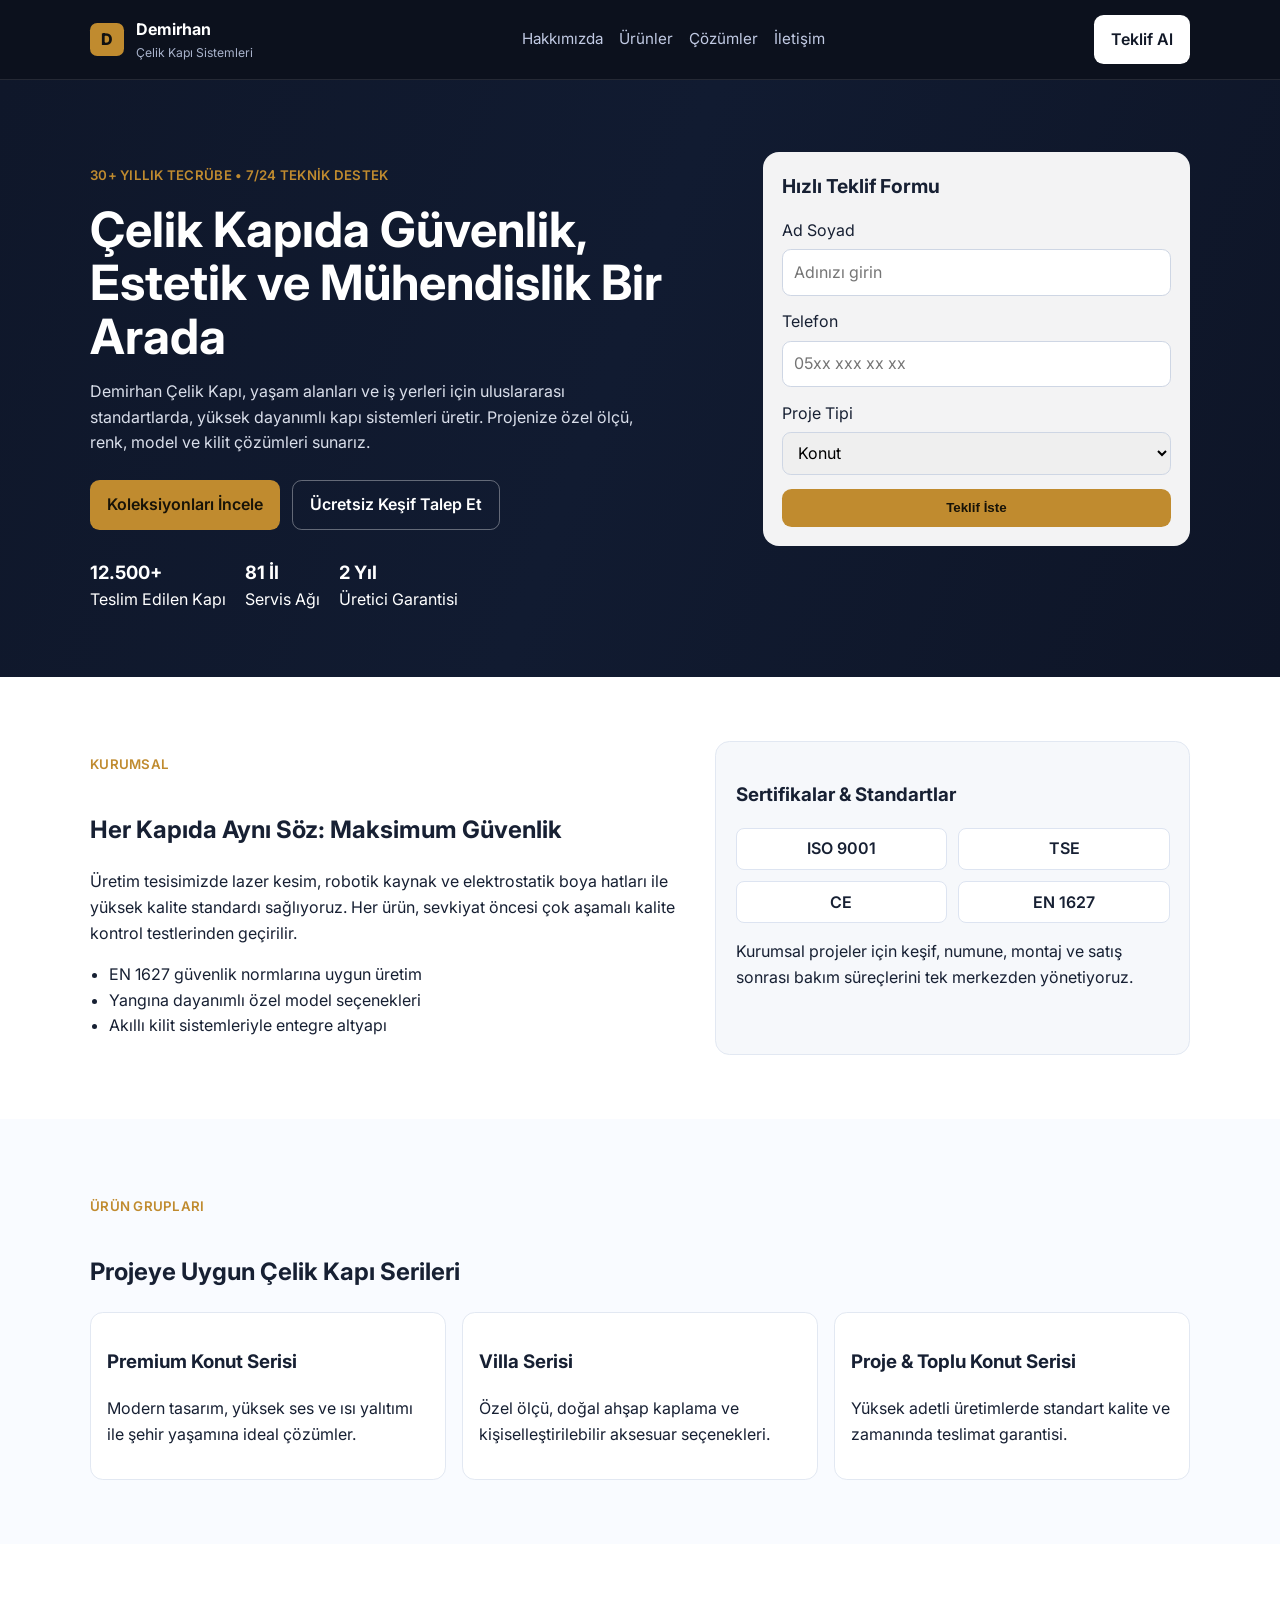
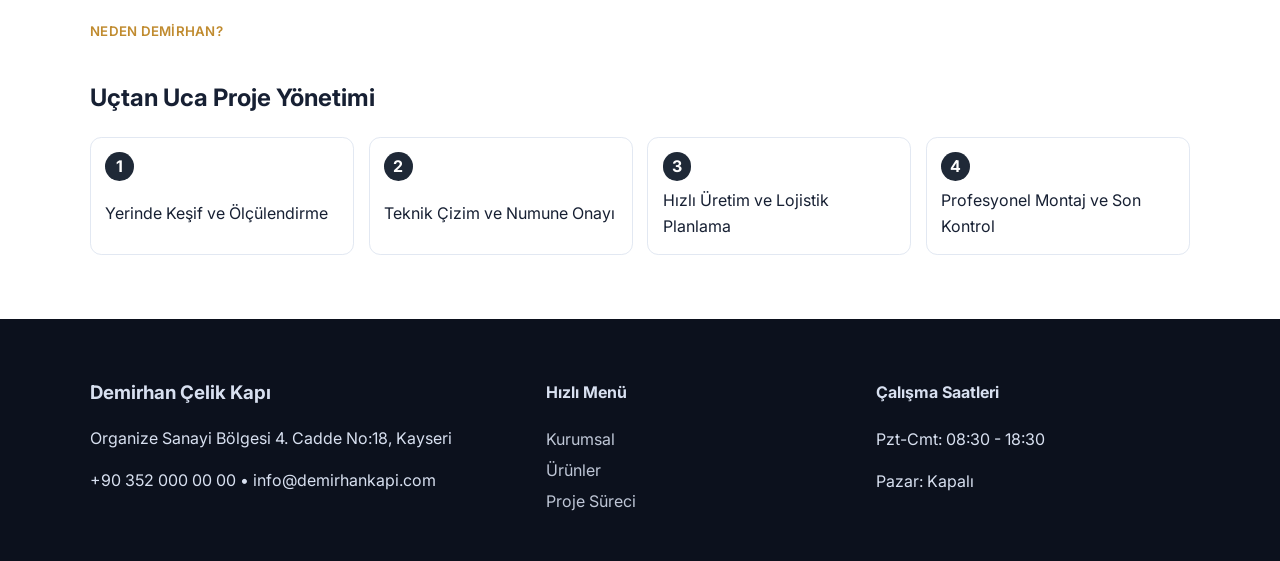
==== index.html @ abd35664 "Çelik kapı sektörü için kurumsal landing sayfası tasarla" ====
<!DOCTYPE html>
<html lang="tr">
  <head>
    <meta charset="UTF-8" />
    <meta name="viewport" content="width=device-width, initial-scale=1.0" />
    <title>Demirhan Çelik Kapı | Güvenliğin Yeni Standardı</title>
    <meta
      name="description"
      content="Demirhan Çelik Kapı, konut ve ticari projeler için yüksek güvenlikli, estetik ve dayanıklı çelik kapı çözümleri sunar."
    />
    <link rel="preconnect" href="https://fonts.googleapis.com" />
    <link rel="preconnect" href="https://fonts.gstatic.com" crossorigin />
    <link
      href="https://fonts.googleapis.com/css2?family=Inter:wght@400;500;600;700;800&display=swap"
      rel="stylesheet"
    />
    <link rel="stylesheet" href="styles.css" />
  </head>
  <body>
    <header class="topbar">
      <div class="container topbar-inner">
        <a href="#" class="logo">
          <span class="logo-mark">D</span>
          <span>
            <strong>Demirhan</strong>
            <small>Çelik Kapı Sistemleri</small>
          </span>
        </a>
        <nav class="nav-links">
          <a href="#hakkimizda">Hakkımızda</a>
          <a href="#urunler">Ürünler</a>
          <a href="#cozumler">Çözümler</a>
          <a href="#iletisim">İletişim</a>
        </nav>
        <a href="#iletisim" class="btn btn-light">Teklif Al</a>
      </div>
    </header>

    <main>
      <section class="hero">
        <div class="container hero-grid">
          <div>
            <p class="tag">30+ Yıllık Tecrübe • 7/24 Teknik Destek</p>
            <h1>Çelik Kapıda Güvenlik, Estetik ve Mühendislik Bir Arada</h1>
            <p class="hero-text">
              Demirhan Çelik Kapı, yaşam alanları ve iş yerleri için uluslararası standartlarda,
              yüksek dayanımlı kapı sistemleri üretir. Projenize özel ölçü, renk, model ve kilit
              çözümleri sunarız.
            </p>
            <div class="hero-cta">
              <a href="#urunler" class="btn btn-primary">Koleksiyonları İncele</a>
              <a href="#iletisim" class="btn btn-outline">Ücretsiz Keşif Talep Et</a>
            </div>
            <ul class="kpi-list">
              <li><strong>12.500+</strong> Teslim Edilen Kapı</li>
              <li><strong>81 İl</strong> Servis Ağı</li>
              <li><strong>2 Yıl</strong> Üretici Garantisi</li>
            </ul>
          </div>
          <aside class="hero-card">
            <h2>Hızlı Teklif Formu</h2>
            <form>
              <label>
                Ad Soyad
                <input type="text" placeholder="Adınızı girin" />
              </label>
              <label>
                Telefon
                <input type="tel" placeholder="05xx xxx xx xx" />
              </label>
              <label>
                Proje Tipi
                <select>
                  <option>Konut</option>
                  <option>Villa</option>
                  <option>Site / Rezidans</option>
                  <option>Ticari Bina</option>
                </select>
              </label>
              <button type="button" class="btn btn-primary full">Teklif İste</button>
            </form>
          </aside>
        </div>
      </section>

      <section id="hakkimizda" class="section">
        <div class="container split">
          <div>
            <p class="section-label">Kurumsal</p>
            <h2>Her Kapıda Aynı Söz: Maksimum Güvenlik</h2>
            <p>
              Üretim tesisimizde lazer kesim, robotik kaynak ve elektrostatik boya hatları ile
              yüksek kalite standardı sağlıyoruz. Her ürün, sevkiyat öncesi çok aşamalı kalite
              kontrol testlerinden geçirilir.
            </p>
            <ul class="feature-list">
              <li>EN 1627 güvenlik normlarına uygun üretim</li>
              <li>Yangına dayanımlı özel model seçenekleri</li>
              <li>Akıllı kilit sistemleriyle entegre altyapı</li>
            </ul>
          </div>
          <div class="info-panel">
            <h3>Sertifikalar & Standartlar</h3>
            <div class="badge-grid">
              <span>ISO 9001</span>
              <span>TSE</span>
              <span>CE</span>
              <span>EN 1627</span>
            </div>
            <p>
              Kurumsal projeler için keşif, numune, montaj ve satış sonrası bakım süreçlerini tek
              merkezden yönetiyoruz.
            </p>
          </div>
        </div>
      </section>

      <section id="urunler" class="section section-dark">
        <div class="container">
          <p class="section-label">Ürün Grupları</p>
          <h2>Projeye Uygun Çelik Kapı Serileri</h2>
          <div class="cards">
            <article class="card">
              <h3>Premium Konut Serisi</h3>
              <p>Modern tasarım, yüksek ses ve ısı yalıtımı ile şehir yaşamına ideal çözümler.</p>
            </article>
            <article class="card">
              <h3>Villa Serisi</h3>
              <p>Özel ölçü, doğal ahşap kaplama ve kişiselleştirilebilir aksesuar seçenekleri.</p>
            </article>
            <article class="card">
              <h3>Proje & Toplu Konut Serisi</h3>
              <p>Yüksek adetli üretimlerde standart kalite ve zamanında teslimat garantisi.</p>
            </article>
          </div>
        </div>
      </section>

      <section id="cozumler" class="section">
        <div class="container">
          <p class="section-label">Neden Demirhan?</p>
          <h2>Uçtan Uca Proje Yönetimi</h2>
          <div class="timeline">
            <div><strong>1</strong><span>Yerinde Keşif ve Ölçülendirme</span></div>
            <div><strong>2</strong><span>Teknik Çizim ve Numune Onayı</span></div>
            <div><strong>3</strong><span>Hızlı Üretim ve Lojistik Planlama</span></div>
            <div><strong>4</strong><span>Profesyonel Montaj ve Son Kontrol</span></div>
          </div>
        </div>
      </section>
    </main>

    <footer id="iletisim" class="footer">
      <div class="container footer-grid">
        <div>
          <h3>Demirhan Çelik Kapı</h3>
          <p>Organize Sanayi Bölgesi 4. Cadde No:18, Kayseri</p>
          <p>+90 352 000 00 00 • info@demirhankapi.com</p>
        </div>
        <div>
          <h4>Hızlı Menü</h4>
          <a href="#hakkimizda">Kurumsal</a>
          <a href="#urunler">Ürünler</a>
          <a href="#cozumler">Proje Süreci</a>
        </div>
        <div>
          <h4>Çalışma Saatleri</h4>
          <p>Pzt-Cmt: 08:30 - 18:30</p>
          <p>Pazar: Kapalı</p>
        </div>
      </div>
    </footer>
  </body>
</html>
---- styles.css ----
:root {
  --bg: #0c111d;
  --bg-soft: #131a2a;
  --surface: #ffffff;
  --surface-2: #f6f8fb;
  --text: #172033;
  --text-light: #d9deea;
  --brand: #c08b2f;
  --brand-deep: #9d6f20;
  --line: #e2e8f2;
}

* {
  box-sizing: border-box;
}

body {
  margin: 0;
  font-family: "Inter", system-ui, -apple-system, Segoe UI, Roboto, sans-serif;
  color: var(--text);
  background: var(--surface);
  line-height: 1.6;
}

.container {
  width: min(1100px, 92vw);
  margin: 0 auto;
}

.topbar {
  background: var(--bg);
  border-bottom: 1px solid rgba(255, 255, 255, 0.1);
  position: sticky;
  top: 0;
  z-index: 20;
}

.topbar-inner {
  display: flex;
  align-items: center;
  justify-content: space-between;
  padding: 0.95rem 0;
  gap: 1rem;
}

.logo {
  display: inline-flex;
  align-items: center;
  gap: 0.75rem;
  color: #fff;
  text-decoration: none;
}

.logo-mark {
  width: 2.1rem;
  height: 2.1rem;
  border-radius: 0.45rem;
  background: var(--brand);
  display: grid;
  place-items: center;
  color: #111;
  font-weight: 800;
}

.logo small {
  display: block;
  color: #a8b2ca;
  font-size: 0.76rem;
}

.nav-links {
  display: flex;
  gap: 1rem;
}

.nav-links a,
.footer a {
  color: inherit;
  text-decoration: none;
  opacity: 0.88;
}

.nav-links a {
  color: #dbe4ff;
  font-size: 0.95rem;
}

.hero {
  background: linear-gradient(110deg, #0f172a 0%, #111b31 48%, #0e1527 100%);
  color: #fff;
  padding: 4.5rem 0 4rem;
}

.hero-grid {
  display: grid;
  grid-template-columns: 1.2fr 0.8fr;
  gap: 2rem;
  align-items: start;
}

.tag,
.section-label {
  display: inline-block;
  font-weight: 600;
  letter-spacing: 0.02em;
  font-size: 0.83rem;
  text-transform: uppercase;
  color: var(--brand);
  margin-bottom: 1rem;
}

h1 {
  font-size: clamp(2rem, 3.8vw, 3.3rem);
  line-height: 1.1;
  margin: 0 0 1rem;
}

.hero-text {
  color: var(--text-light);
  max-width: 58ch;
}

.hero-cta {
  display: flex;
  flex-wrap: wrap;
  gap: 0.8rem;
  margin: 1.5rem 0;
}

.btn {
  border: 0;
  border-radius: 0.6rem;
  padding: 0.72rem 1.05rem;
  text-decoration: none;
  font-weight: 600;
  cursor: pointer;
  display: inline-flex;
  justify-content: center;
  align-items: center;
}

.btn-primary {
  background: var(--brand);
  color: #171308;
}

.btn-primary:hover {
  background: var(--brand-deep);
}

.btn-outline {
  border: 1px solid rgba(255, 255, 255, 0.35);
  color: #fff;
}

.btn-light {
  background: #fff;
  color: #111827;
}

.kpi-list {
  display: flex;
  gap: 1.2rem;
  flex-wrap: wrap;
  padding: 0;
  margin: 1.7rem 0 0;
  list-style: none;
}

.kpi-list strong {
  display: block;
  font-size: 1.15rem;
}

.hero-card {
  background: rgba(255, 255, 255, 0.95);
  color: var(--text);
  border-radius: 1rem;
  padding: 1.2rem;
}

.hero-card h2 {
  margin-top: 0;
  font-size: 1.2rem;
}

.hero-card form {
  display: grid;
  gap: 0.85rem;
}

input,
select {
  width: 100%;
  margin-top: 0.35rem;
  border: 1px solid #ced6e4;
  border-radius: 0.55rem;
  padding: 0.6rem 0.7rem;
  font: inherit;
}

.full {
  width: 100%;
}

.section {
  padding: 4rem 0;
}

.split {
  display: grid;
  grid-template-columns: 1fr 0.8fr;
  gap: 2rem;
}

.feature-list {
  padding-left: 1.2rem;
}

.info-panel {
  background: var(--surface-2);
  border: 1px solid var(--line);
  padding: 1.2rem;
  border-radius: 0.9rem;
}

.badge-grid {
  display: grid;
  grid-template-columns: repeat(2, 1fr);
  gap: 0.7rem;
}

.badge-grid span {
  background: #fff;
  border: 1px solid #dde4f1;
  border-radius: 0.5rem;
  padding: 0.45rem;
  text-align: center;
  font-weight: 600;
}

.section-dark {
  background: #f9fbff;
}

.cards {
  display: grid;
  grid-template-columns: repeat(3, 1fr);
  gap: 1rem;
  margin-top: 1rem;
}

.card {
  background: #fff;
  border: 1px solid var(--line);
  border-radius: 0.8rem;
  padding: 1rem;
}

.timeline {
  margin-top: 1rem;
  display: grid;
  grid-template-columns: repeat(4, 1fr);
  gap: 0.9rem;
}

.timeline div {
  border: 1px solid var(--line);
  border-radius: 0.7rem;
  padding: 0.9rem;
  background: #fff;
  display: grid;
  gap: 0.45rem;
}

.timeline strong {
  width: 1.8rem;
  height: 1.8rem;
  border-radius: 50%;
  background: #1f2937;
  color: #fff;
  display: grid;
  place-items: center;
}

.footer {
  background: var(--bg);
  color: #d8e0f0;
  padding: 2.5rem 0;
}

.footer-grid {
  display: grid;
  grid-template-columns: 1.4fr 1fr 1fr;
  gap: 1rem;
}

.footer a {
  display: block;
  margin-bottom: 0.35rem;
}

@media (max-width: 920px) {
  .hero-grid,
  .split,
  .cards,
  .timeline,
  .footer-grid {
    grid-template-columns: 1fr;
  }

  .nav-links,
  .btn-light {
    display: none;
  }
}
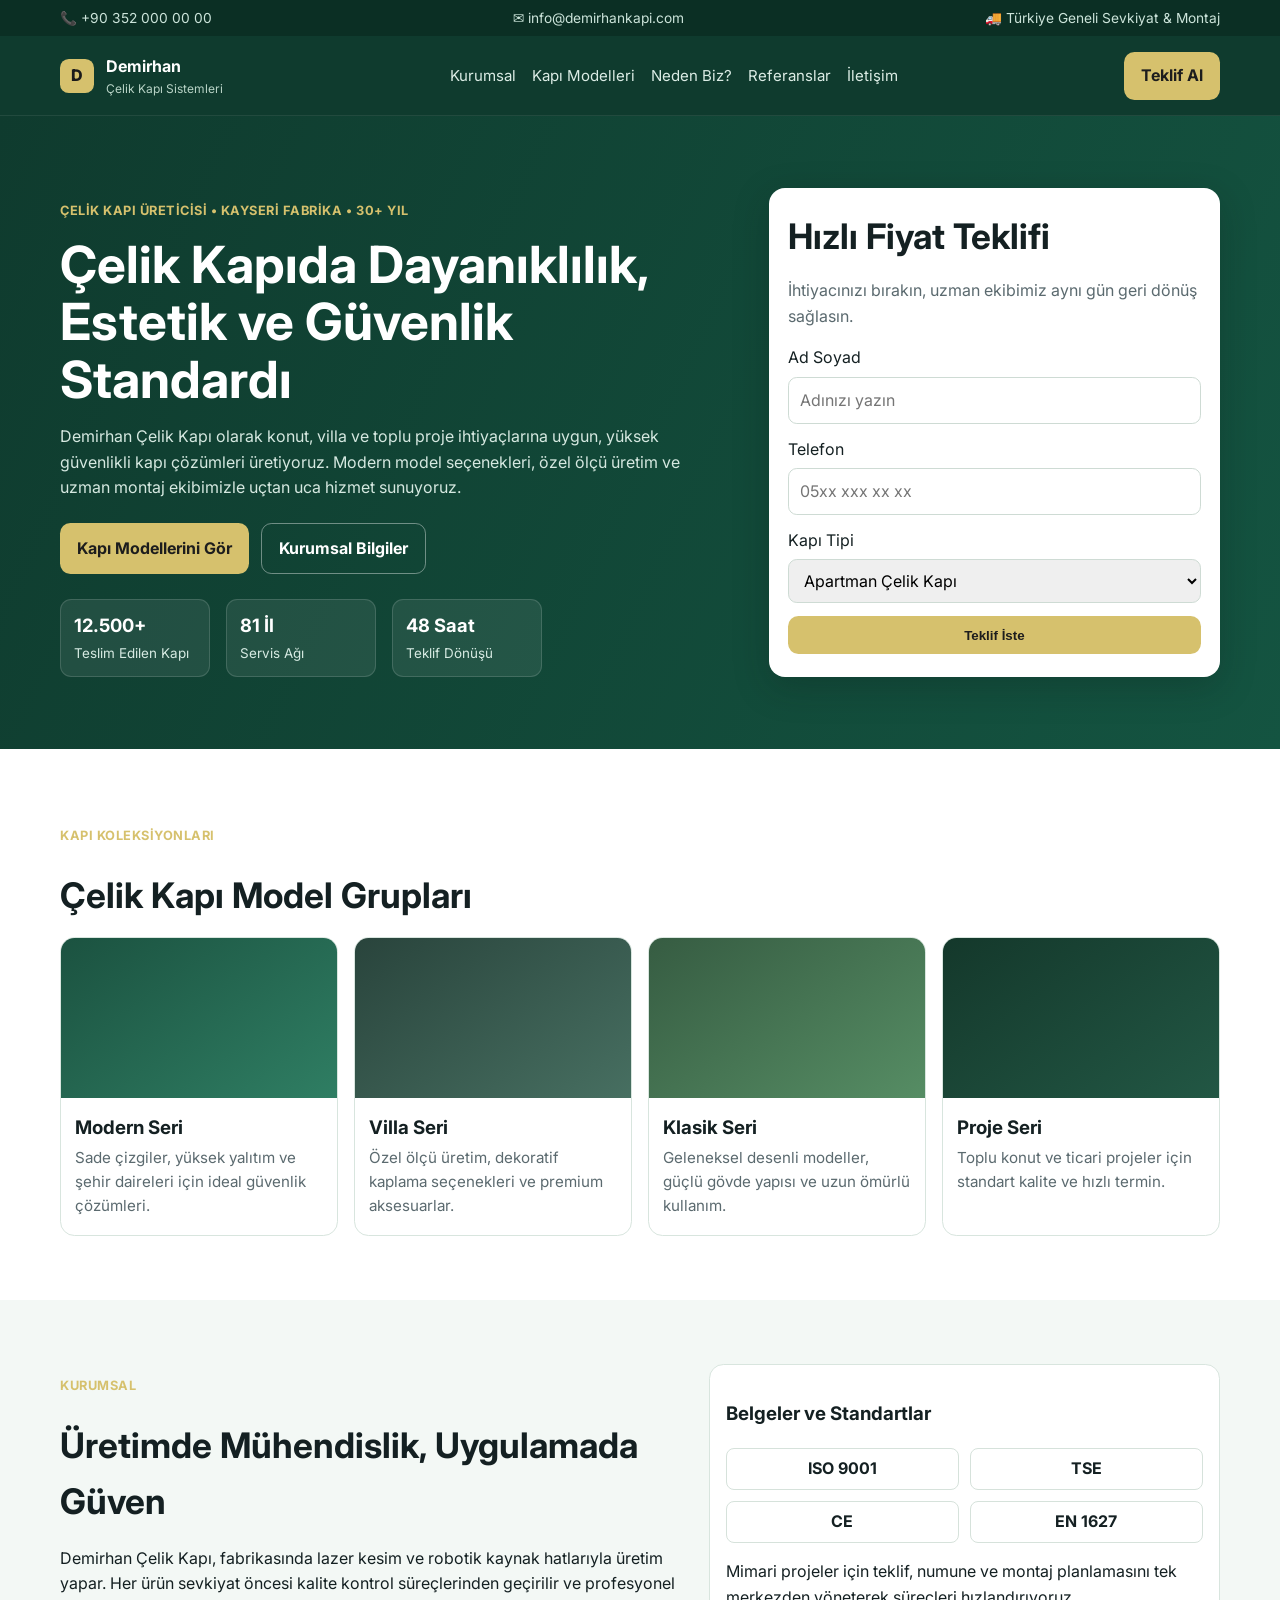
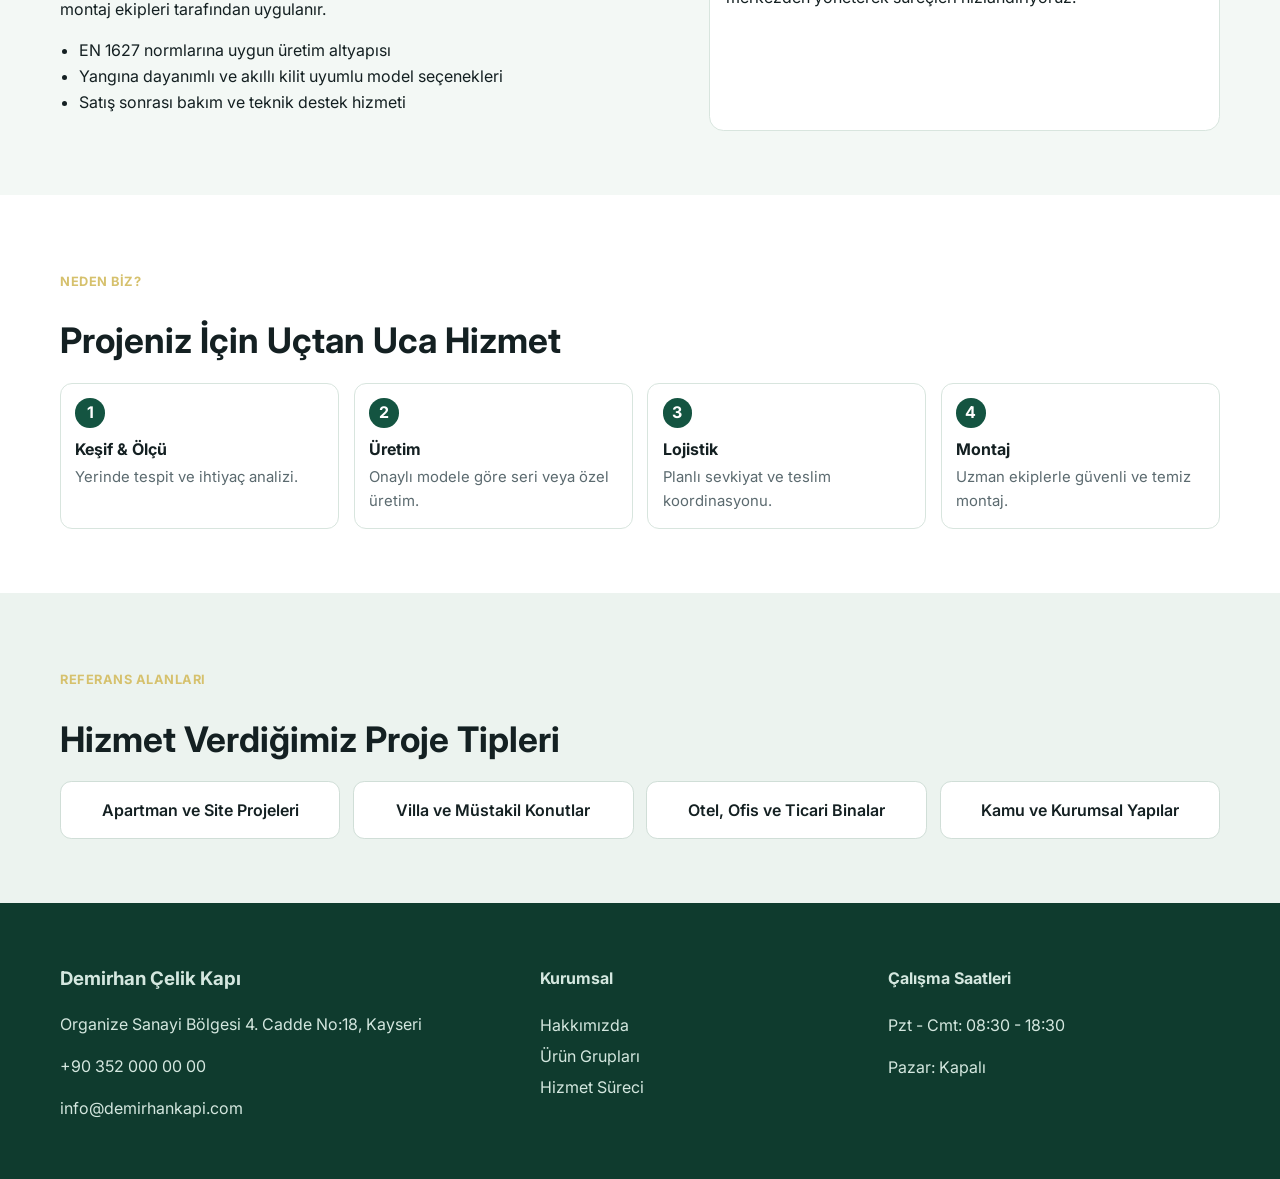
==== commit 036bc20a: "Kurumsal sayfayı katalog odaklı yeşil temada yeniden tasarla" ====
--- a/index.html
+++ b/index.html
@@ -3,10 +3,10 @@
   <head>
     <meta charset="UTF-8" />
     <meta name="viewport" content="width=device-width, initial-scale=1.0" />
-    <title>Demirhan Çelik Kapı | Güvenliğin Yeni Standardı</title>
+    <title>Demirhan Çelik Kapı | Çelik Kapı Üretimi ve Proje Çözümleri</title>
     <meta
       name="description"
-      content="Demirhan Çelik Kapı, konut ve ticari projeler için yüksek güvenlikli, estetik ve dayanıklı çelik kapı çözümleri sunar."
+      content="Demirhan Çelik Kapı; apartman, villa ve proje grupları için güvenlik odaklı çelik kapı üretimi, montajı ve satış sonrası hizmet sunar."
     />
     <link rel="preconnect" href="https://fonts.googleapis.com" />
     <link rel="preconnect" href="https://fonts.gstatic.com" crossorigin />
@@ -17,6 +17,14 @@
     <link rel="stylesheet" href="styles.css" />
   </head>
   <body>
+    <div class="contact-strip">
+      <div class="container strip-inner">
+        <span>📞 +90 352 000 00 00</span>
+        <span>✉️ info@demirhankapi.com</span>
+        <span>🚚 Türkiye Geneli Sevkiyat & Montaj</span>
+      </div>
+    </div>
+
     <header class="topbar">
       <div class="container topbar-inner">
         <a href="#" class="logo">
@@ -27,12 +35,13 @@
           </span>
         </a>
         <nav class="nav-links">
-          <a href="#hakkimizda">Hakkımızda</a>
-          <a href="#urunler">Ürünler</a>
-          <a href="#cozumler">Çözümler</a>
+          <a href="#kurumsal">Kurumsal</a>
+          <a href="#kategoriler">Kapı Modelleri</a>
+          <a href="#neden-biz">Neden Biz?</a>
+          <a href="#referans">Referanslar</a>
           <a href="#iletisim">İletişim</a>
         </nav>
-        <a href="#iletisim" class="btn btn-light">Teklif Al</a>
+        <a href="#iletisim" class="btn btn-primary">Teklif Al</a>
       </div>
     </header>
 
@@ -40,41 +49,42 @@
       <section class="hero">
         <div class="container hero-grid">
           <div>
-            <p class="tag">30+ Yıllık Tecrübe • 7/24 Teknik Destek</p>
-            <h1>Çelik Kapıda Güvenlik, Estetik ve Mühendislik Bir Arada</h1>
+            <p class="tag">Çelik Kapı Üreticisi • Kayseri Fabrika • 30+ Yıl</p>
+            <h1>Çelik Kapıda Dayanıklılık, Estetik ve Güvenlik Standardı</h1>
             <p class="hero-text">
-              Demirhan Çelik Kapı, yaşam alanları ve iş yerleri için uluslararası standartlarda,
-              yüksek dayanımlı kapı sistemleri üretir. Projenize özel ölçü, renk, model ve kilit
-              çözümleri sunarız.
+              Demirhan Çelik Kapı olarak konut, villa ve toplu proje ihtiyaçlarına uygun,
+              yüksek güvenlikli kapı çözümleri üretiyoruz. Modern model seçenekleri, özel ölçü
+              üretim ve uzman montaj ekibimizle uçtan uca hizmet sunuyoruz.
             </p>
-            <div class="hero-cta">
-              <a href="#urunler" class="btn btn-primary">Koleksiyonları İncele</a>
-              <a href="#iletisim" class="btn btn-outline">Ücretsiz Keşif Talep Et</a>
+            <div class="hero-actions">
+              <a href="#kategoriler" class="btn btn-primary">Kapı Modellerini Gör</a>
+              <a href="#kurumsal" class="btn btn-outline">Kurumsal Bilgiler</a>
             </div>
-            <ul class="kpi-list">
-              <li><strong>12.500+</strong> Teslim Edilen Kapı</li>
-              <li><strong>81 İl</strong> Servis Ağı</li>
-              <li><strong>2 Yıl</strong> Üretici Garantisi</li>
+            <ul class="stats">
+              <li><strong>12.500+</strong><span>Teslim Edilen Kapı</span></li>
+              <li><strong>81 İl</strong><span>Servis Ağı</span></li>
+              <li><strong>48 Saat</strong><span>Teklif Dönüşü</span></li>
             </ul>
           </div>
-          <aside class="hero-card">
-            <h2>Hızlı Teklif Formu</h2>
+          <aside class="hero-panel">
+            <h2>Hızlı Fiyat Teklifi</h2>
+            <p>İhtiyacınızı bırakın, uzman ekibimiz aynı gün geri dönüş sağlasın.</p>
             <form>
               <label>
                 Ad Soyad
-                <input type="text" placeholder="Adınızı girin" />
+                <input type="text" placeholder="Adınızı yazın" />
               </label>
               <label>
                 Telefon
                 <input type="tel" placeholder="05xx xxx xx xx" />
               </label>
               <label>
-                Proje Tipi
+                Kapı Tipi
                 <select>
-                  <option>Konut</option>
-                  <option>Villa</option>
-                  <option>Site / Rezidans</option>
-                  <option>Ticari Bina</option>
+                  <option>Apartman Çelik Kapı</option>
+                  <option>Villa Çelik Kapı</option>
+                  <option>Yangın Kapısı</option>
+                  <option>Proje / Toplu Alım</option>
                 </select>
               </label>
               <button type="button" class="btn btn-primary full">Teklif İste</button>
@@ -83,68 +93,89 @@
         </div>
       </section>
 
-      <section id="hakkimizda" class="section">
-        <div class="container split">
+      <section id="kategoriler" class="section">
+        <div class="container">
+          <p class="section-label">Kapı Koleksiyonları</p>
+          <h2>Çelik Kapı Model Grupları</h2>
+          <div class="catalog-grid">
+            <article class="catalog-card">
+              <div class="thumb thumb-1"></div>
+              <h3>Modern Seri</h3>
+              <p>Sade çizgiler, yüksek yalıtım ve şehir daireleri için ideal güvenlik çözümleri.</p>
+            </article>
+            <article class="catalog-card">
+              <div class="thumb thumb-2"></div>
+              <h3>Villa Seri</h3>
+              <p>Özel ölçü üretim, dekoratif kaplama seçenekleri ve premium aksesuarlar.</p>
+            </article>
+            <article class="catalog-card">
+              <div class="thumb thumb-3"></div>
+              <h3>Klasik Seri</h3>
+              <p>Geleneksel desenli modeller, güçlü gövde yapısı ve uzun ömürlü kullanım.</p>
+            </article>
+            <article class="catalog-card">
+              <div class="thumb thumb-4"></div>
+              <h3>Proje Seri</h3>
+              <p>Toplu konut ve ticari projeler için standart kalite ve hızlı termin.</p>
+            </article>
+          </div>
+        </div>
+      </section>
+
+      <section id="kurumsal" class="section section-soft">
+        <div class="container about-grid">
           <div>
             <p class="section-label">Kurumsal</p>
-            <h2>Her Kapıda Aynı Söz: Maksimum Güvenlik</h2>
+            <h2>Üretimde Mühendislik, Uygulamada Güven</h2>
             <p>
-              Üretim tesisimizde lazer kesim, robotik kaynak ve elektrostatik boya hatları ile
-              yüksek kalite standardı sağlıyoruz. Her ürün, sevkiyat öncesi çok aşamalı kalite
-              kontrol testlerinden geçirilir.
+              Demirhan Çelik Kapı, fabrikasında lazer kesim ve robotik kaynak hatlarıyla
+              üretim yapar. Her ürün sevkiyat öncesi kalite kontrol süreçlerinden geçirilir ve
+              profesyonel montaj ekipleri tarafından uygulanır.
             </p>
-            <ul class="feature-list">
-              <li>EN 1627 güvenlik normlarına uygun üretim</li>
-              <li>Yangına dayanımlı özel model seçenekleri</li>
-              <li>Akıllı kilit sistemleriyle entegre altyapı</li>
+            <ul class="list-check">
+              <li>EN 1627 normlarına uygun üretim altyapısı</li>
+              <li>Yangına dayanımlı ve akıllı kilit uyumlu model seçenekleri</li>
+              <li>Satış sonrası bakım ve teknik destek hizmeti</li>
             </ul>
           </div>
-          <div class="info-panel">
-            <h3>Sertifikalar & Standartlar</h3>
-            <div class="badge-grid">
+          <div class="cert-box">
+            <h3>Belgeler ve Standartlar</h3>
+            <div class="cert-grid">
               <span>ISO 9001</span>
               <span>TSE</span>
               <span>CE</span>
               <span>EN 1627</span>
             </div>
             <p>
-              Kurumsal projeler için keşif, numune, montaj ve satış sonrası bakım süreçlerini tek
-              merkezden yönetiyoruz.
+              Mimari projeler için teklif, numune ve montaj planlamasını tek merkezden
+              yöneterek süreçleri hızlandırıyoruz.
             </p>
           </div>
         </div>
       </section>
 
-      <section id="urunler" class="section section-dark">
+      <section id="neden-biz" class="section">
         <div class="container">
-          <p class="section-label">Ürün Grupları</p>
-          <h2>Projeye Uygun Çelik Kapı Serileri</h2>
-          <div class="cards">
-            <article class="card">
-              <h3>Premium Konut Serisi</h3>
-              <p>Modern tasarım, yüksek ses ve ısı yalıtımı ile şehir yaşamına ideal çözümler.</p>
-            </article>
-            <article class="card">
-              <h3>Villa Serisi</h3>
-              <p>Özel ölçü, doğal ahşap kaplama ve kişiselleştirilebilir aksesuar seçenekleri.</p>
-            </article>
-            <article class="card">
-              <h3>Proje & Toplu Konut Serisi</h3>
-              <p>Yüksek adetli üretimlerde standart kalite ve zamanında teslimat garantisi.</p>
-            </article>
-          </div>
-        </div>
-      </section>
-
-      <section id="cozumler" class="section">
+          <p class="section-label">Neden Biz?</p>
+          <h2>Projeniz İçin Uçtan Uca Hizmet</h2>
+          <div class="steps">
+            <article><strong>1</strong><h3>Keşif & Ölçü</h3><p>Yerinde tespit ve ihtiyaç analizi.</p></article>
+            <article><strong>2</strong><h3>Üretim</h3><p>Onaylı modele göre seri veya özel üretim.</p></article>
+            <article><strong>3</strong><h3>Lojistik</h3><p>Planlı sevkiyat ve teslim koordinasyonu.</p></article>
+            <article><strong>4</strong><h3>Montaj</h3><p>Uzman ekiplerle güvenli ve temiz montaj.</p></article>
+          </div>
+        </div>
+      </section>
+
+      <section id="referans" class="section section-dark">
         <div class="container">
-          <p class="section-label">Neden Demirhan?</p>
-          <h2>Uçtan Uca Proje Yönetimi</h2>
-          <div class="timeline">
-            <div><strong>1</strong><span>Yerinde Keşif ve Ölçülendirme</span></div>
-            <div><strong>2</strong><span>Teknik Çizim ve Numune Onayı</span></div>
-            <div><strong>3</strong><span>Hızlı Üretim ve Lojistik Planlama</span></div>
-            <div><strong>4</strong><span>Profesyonel Montaj ve Son Kontrol</span></div>
+          <p class="section-label">Referans Alanları</p>
+          <h2>Hizmet Verdiğimiz Proje Tipleri</h2>
+          <div class="references">
+            <div>Apartman ve Site Projeleri</div>
+            <div>Villa ve Müstakil Konutlar</div>
+            <div>Otel, Ofis ve Ticari Binalar</div>
+            <div>Kamu ve Kurumsal Yapılar</div>
           </div>
         </div>
       </section>
@@ -155,17 +186,18 @@
         <div>
           <h3>Demirhan Çelik Kapı</h3>
           <p>Organize Sanayi Bölgesi 4. Cadde No:18, Kayseri</p>
-          <p>+90 352 000 00 00 • info@demirhankapi.com</p>
+          <p>+90 352 000 00 00</p>
+          <p>info@demirhankapi.com</p>
         </div>
         <div>
-          <h4>Hızlı Menü</h4>
-          <a href="#hakkimizda">Kurumsal</a>
-          <a href="#urunler">Ürünler</a>
-          <a href="#cozumler">Proje Süreci</a>
+          <h4>Kurumsal</h4>
+          <a href="#kurumsal">Hakkımızda</a>
+          <a href="#kategoriler">Ürün Grupları</a>
+          <a href="#neden-biz">Hizmet Süreci</a>
         </div>
         <div>
           <h4>Çalışma Saatleri</h4>
-          <p>Pzt-Cmt: 08:30 - 18:30</p>
+          <p>Pzt - Cmt: 08:30 - 18:30</p>
           <p>Pazar: Kapalı</p>
         </div>
       </div>
--- a/styles.css
+++ b/styles.css
@@ -1,13 +1,13 @@
 :root {
-  --bg: #0c111d;
-  --bg-soft: #131a2a;
-  --surface: #ffffff;
-  --surface-2: #f6f8fb;
-  --text: #172033;
-  --text-light: #d9deea;
-  --brand: #c08b2f;
-  --brand-deep: #9d6f20;
-  --line: #e2e8f2;
+  --green-900: #0f3b2e;
+  --green-800: #145441;
+  --green-700: #1d6a52;
+  --green-100: #e7f2ed;
+  --white: #ffffff;
+  --ink: #142022;
+  --muted: #5b6a6f;
+  --line: #d8e5de;
+  --gold: #d6c16d;
 }
 
 * {
@@ -17,55 +17,69 @@
 body {
   margin: 0;
   font-family: "Inter", system-ui, -apple-system, Segoe UI, Roboto, sans-serif;
-  color: var(--text);
-  background: var(--surface);
+  color: var(--ink);
+  background: #edf5f1;
   line-height: 1.6;
 }
 
 .container {
-  width: min(1100px, 92vw);
+  width: min(1160px, 92vw);
   margin: 0 auto;
 }
 
+.contact-strip {
+  background: #0b2f24;
+  color: #cce4da;
+  font-size: 0.86rem;
+}
+
+.strip-inner {
+  display: flex;
+  gap: 1rem;
+  justify-content: space-between;
+  padding: 0.45rem 0;
+  flex-wrap: wrap;
+}
+
 .topbar {
-  background: var(--bg);
-  border-bottom: 1px solid rgba(255, 255, 255, 0.1);
   position: sticky;
   top: 0;
-  z-index: 20;
+  z-index: 50;
+  background: var(--green-900);
+  border-bottom: 1px solid rgba(255, 255, 255, 0.08);
 }
 
 .topbar-inner {
   display: flex;
   align-items: center;
   justify-content: space-between;
+  gap: 1rem;
   padding: 0.95rem 0;
-  gap: 1rem;
 }
 
 .logo {
+  color: var(--white);
+  text-decoration: none;
   display: inline-flex;
+  gap: 0.75rem;
   align-items: center;
-  gap: 0.75rem;
-  color: #fff;
-  text-decoration: none;
 }
 
 .logo-mark {
-  width: 2.1rem;
-  height: 2.1rem;
-  border-radius: 0.45rem;
-  background: var(--brand);
+  width: 2.15rem;
+  height: 2.15rem;
+  border-radius: 0.55rem;
   display: grid;
   place-items: center;
-  color: #111;
+  background: var(--gold);
+  color: #1a1a1a;
   font-weight: 800;
 }
 
 .logo small {
   display: block;
-  color: #a8b2ca;
-  font-size: 0.76rem;
+  color: #b8d3c6;
+  font-size: 0.75rem;
 }
 
 .nav-links {
@@ -73,129 +87,136 @@
   gap: 1rem;
 }
 
-.nav-links a,
-.footer a {
-  color: inherit;
+.nav-links a {
+  color: #dbece5;
   text-decoration: none;
-  opacity: 0.88;
-}
-
-.nav-links a {
-  color: #dbe4ff;
-  font-size: 0.95rem;
+  font-size: 0.94rem;
 }
 
 .hero {
-  background: linear-gradient(110deg, #0f172a 0%, #111b31 48%, #0e1527 100%);
-  color: #fff;
-  padding: 4.5rem 0 4rem;
+  background: linear-gradient(115deg, var(--green-900), var(--green-800));
+  color: var(--white);
+  padding: 4.5rem 0;
 }
 
 .hero-grid {
   display: grid;
   grid-template-columns: 1.2fr 0.8fr;
   gap: 2rem;
-  align-items: start;
 }
 
 .tag,
 .section-label {
   display: inline-block;
-  font-weight: 600;
-  letter-spacing: 0.02em;
-  font-size: 0.83rem;
+  font-size: 0.8rem;
   text-transform: uppercase;
-  color: var(--brand);
-  margin-bottom: 1rem;
+  letter-spacing: 0.04em;
+  font-weight: 700;
+  color: var(--gold);
+  margin-bottom: 0.9rem;
 }
 
 h1 {
-  font-size: clamp(2rem, 3.8vw, 3.3rem);
-  line-height: 1.1;
-  margin: 0 0 1rem;
+  font-size: clamp(2rem, 4vw, 3.3rem);
+  line-height: 1.12;
+  margin: 0;
+}
+
+h2 {
+  margin: 0.35rem 0 0.9rem;
+  font-size: clamp(1.5rem, 3vw, 2.2rem);
 }
 
 .hero-text {
-  color: var(--text-light);
-  max-width: 58ch;
-}
-
-.hero-cta {
-  display: flex;
+  color: #d5e8e0;
+  max-width: 62ch;
+}
+
+.hero-actions {
+  display: flex;
+  gap: 0.8rem;
   flex-wrap: wrap;
-  gap: 0.8rem;
-  margin: 1.5rem 0;
+  margin: 1.4rem 0;
 }
 
 .btn {
+  display: inline-flex;
+  align-items: center;
+  justify-content: center;
+  border-radius: 0.65rem;
+  text-decoration: none;
+  font-weight: 700;
+  padding: 0.72rem 1.05rem;
   border: 0;
-  border-radius: 0.6rem;
-  padding: 0.72rem 1.05rem;
-  text-decoration: none;
-  font-weight: 600;
   cursor: pointer;
-  display: inline-flex;
-  justify-content: center;
-  align-items: center;
 }
 
 .btn-primary {
-  background: var(--brand);
-  color: #171308;
-}
-
-.btn-primary:hover {
-  background: var(--brand-deep);
+  background: var(--gold);
+  color: #1d1d1d;
 }
 
 .btn-outline {
-  border: 1px solid rgba(255, 255, 255, 0.35);
-  color: #fff;
-}
-
-.btn-light {
-  background: #fff;
-  color: #111827;
-}
-
-.kpi-list {
-  display: flex;
-  gap: 1.2rem;
+  border: 1px solid rgba(255, 255, 255, 0.4);
+  color: var(--white);
+}
+
+.stats {
+  list-style: none;
+  display: flex;
+  gap: 1rem;
   flex-wrap: wrap;
   padding: 0;
-  margin: 1.7rem 0 0;
-  list-style: none;
-}
-
-.kpi-list strong {
+  margin: 1.6rem 0 0;
+}
+
+.stats li {
+  background: rgba(255, 255, 255, 0.08);
+  border: 1px solid rgba(255, 255, 255, 0.14);
+  border-radius: 0.7rem;
+  padding: 0.65rem 0.8rem;
+  min-width: 150px;
+}
+
+.stats strong {
   display: block;
   font-size: 1.15rem;
 }
 
-.hero-card {
-  background: rgba(255, 255, 255, 0.95);
-  color: var(--text);
+.stats span {
+  font-size: 0.84rem;
+  color: #d7ebe3;
+}
+
+.hero-panel {
+  background: #ffffff;
+  color: var(--ink);
   border-radius: 1rem;
   padding: 1.2rem;
-}
-
-.hero-card h2 {
+  box-shadow: 0 10px 35px rgba(11, 29, 22, 0.25);
+}
+
+.hero-panel h2 {
   margin-top: 0;
-  font-size: 1.2rem;
-}
-
-.hero-card form {
-  display: grid;
-  gap: 0.85rem;
+}
+
+.hero-panel p {
+  margin-top: 0;
+  color: var(--muted);
+}
+
+.hero-panel form {
+  display: grid;
+  gap: 0.8rem;
 }
 
 input,
 select {
+  margin-top: 0.35rem;
   width: 100%;
-  margin-top: 0.35rem;
-  border: 1px solid #ced6e4;
+  border: 1px solid #cedbd4;
   border-radius: 0.55rem;
-  padding: 0.6rem 0.7rem;
+  padding: 0.62rem 0.7rem;
   font: inherit;
 }
 
@@ -205,88 +226,146 @@
 
 .section {
   padding: 4rem 0;
-}
-
-.split {
-  display: grid;
-  grid-template-columns: 1fr 0.8fr;
-  gap: 2rem;
-}
-
-.feature-list {
+  background: var(--white);
+}
+
+.section-soft {
+  background: #f3f8f5;
+}
+
+.section-dark {
+  background: #ecf3ef;
+}
+
+.catalog-grid {
+  display: grid;
+  grid-template-columns: repeat(4, 1fr);
+  gap: 1rem;
+}
+
+.catalog-card {
+  border: 1px solid var(--line);
+  border-radius: 0.9rem;
+  background: #fff;
+  overflow: hidden;
+}
+
+.catalog-card h3,
+.catalog-card p {
+  padding: 0 0.9rem;
+}
+
+.catalog-card h3 {
+  margin: 0.9rem 0 0.2rem;
+}
+
+.catalog-card p {
+  color: var(--muted);
+  margin: 0 0 1rem;
+  font-size: 0.95rem;
+}
+
+.thumb {
+  height: 160px;
+  background: linear-gradient(145deg, #1b5240, #2f7e63);
+}
+
+.thumb-2 {
+  background: linear-gradient(145deg, #29443c, #476f61);
+}
+
+.thumb-3 {
+  background: linear-gradient(145deg, #365c42, #568d64);
+}
+
+.thumb-4 {
+  background: linear-gradient(145deg, #14382b, #225744);
+}
+
+.about-grid {
+  display: grid;
+  grid-template-columns: 1.1fr 0.9fr;
+  gap: 1.5rem;
+}
+
+.list-check {
   padding-left: 1.2rem;
 }
 
-.info-panel {
-  background: var(--surface-2);
+.cert-box {
   border: 1px solid var(--line);
-  padding: 1.2rem;
   border-radius: 0.9rem;
-}
-
-.badge-grid {
+  background: #fff;
+  padding: 1rem;
+}
+
+.cert-grid {
   display: grid;
   grid-template-columns: repeat(2, 1fr);
   gap: 0.7rem;
 }
 
-.badge-grid span {
-  background: #fff;
-  border: 1px solid #dde4f1;
+.cert-grid span {
+  text-align: center;
+  border: 1px solid #d6e2db;
   border-radius: 0.5rem;
   padding: 0.45rem;
+  font-weight: 700;
+}
+
+.steps {
+  display: grid;
+  grid-template-columns: repeat(4, 1fr);
+  gap: 0.9rem;
+}
+
+.steps article {
+  background: #fff;
+  border: 1px solid var(--line);
+  border-radius: 0.75rem;
+  padding: 0.9rem;
+}
+
+.steps strong {
+  width: 1.85rem;
+  height: 1.85rem;
+  border-radius: 50%;
+  display: grid;
+  place-items: center;
+  background: var(--green-800);
+  color: #fff;
+}
+
+.steps h3 {
+  margin: 0.55rem 0 0.25rem;
+  font-size: 1rem;
+}
+
+.steps p {
+  margin: 0;
+  color: var(--muted);
+  font-size: 0.93rem;
+}
+
+.references {
+  display: grid;
+  grid-template-columns: repeat(4, 1fr);
+  gap: 0.8rem;
+}
+
+.references div {
+  border: 1px solid #d0ded7;
+  background: #fff;
+  border-radius: 0.7rem;
+  padding: 0.95rem;
   text-align: center;
   font-weight: 600;
 }
 
-.section-dark {
-  background: #f9fbff;
-}
-
-.cards {
-  display: grid;
-  grid-template-columns: repeat(3, 1fr);
-  gap: 1rem;
-  margin-top: 1rem;
-}
-
-.card {
-  background: #fff;
-  border: 1px solid var(--line);
-  border-radius: 0.8rem;
-  padding: 1rem;
-}
-
-.timeline {
-  margin-top: 1rem;
-  display: grid;
-  grid-template-columns: repeat(4, 1fr);
-  gap: 0.9rem;
-}
-
-.timeline div {
-  border: 1px solid var(--line);
-  border-radius: 0.7rem;
-  padding: 0.9rem;
-  background: #fff;
-  display: grid;
-  gap: 0.45rem;
-}
-
-.timeline strong {
-  width: 1.8rem;
-  height: 1.8rem;
-  border-radius: 50%;
-  background: #1f2937;
-  color: #fff;
-  display: grid;
-  place-items: center;
-}
-
 .footer {
-  background: var(--bg);
-  color: #d8e0f0;
-  padding: 2.5rem 0;
+  background: var(--green-900);
+  color: #d4e7df;
+  padding: 2.6rem 0;
 }
 
 .footer-grid {
@@ -296,21 +375,23 @@
 }
 
 .footer a {
+  color: #d4e7df;
+  text-decoration: none;
   display: block;
   margin-bottom: 0.35rem;
 }
 
-@media (max-width: 920px) {
+@media (max-width: 980px) {
   .hero-grid,
-  .split,
-  .cards,
-  .timeline,
+  .about-grid,
+  .catalog-grid,
+  .steps,
+  .references,
   .footer-grid {
     grid-template-columns: 1fr;
   }
 
-  .nav-links,
-  .btn-light {
+  .nav-links {
     display: none;
   }
 }
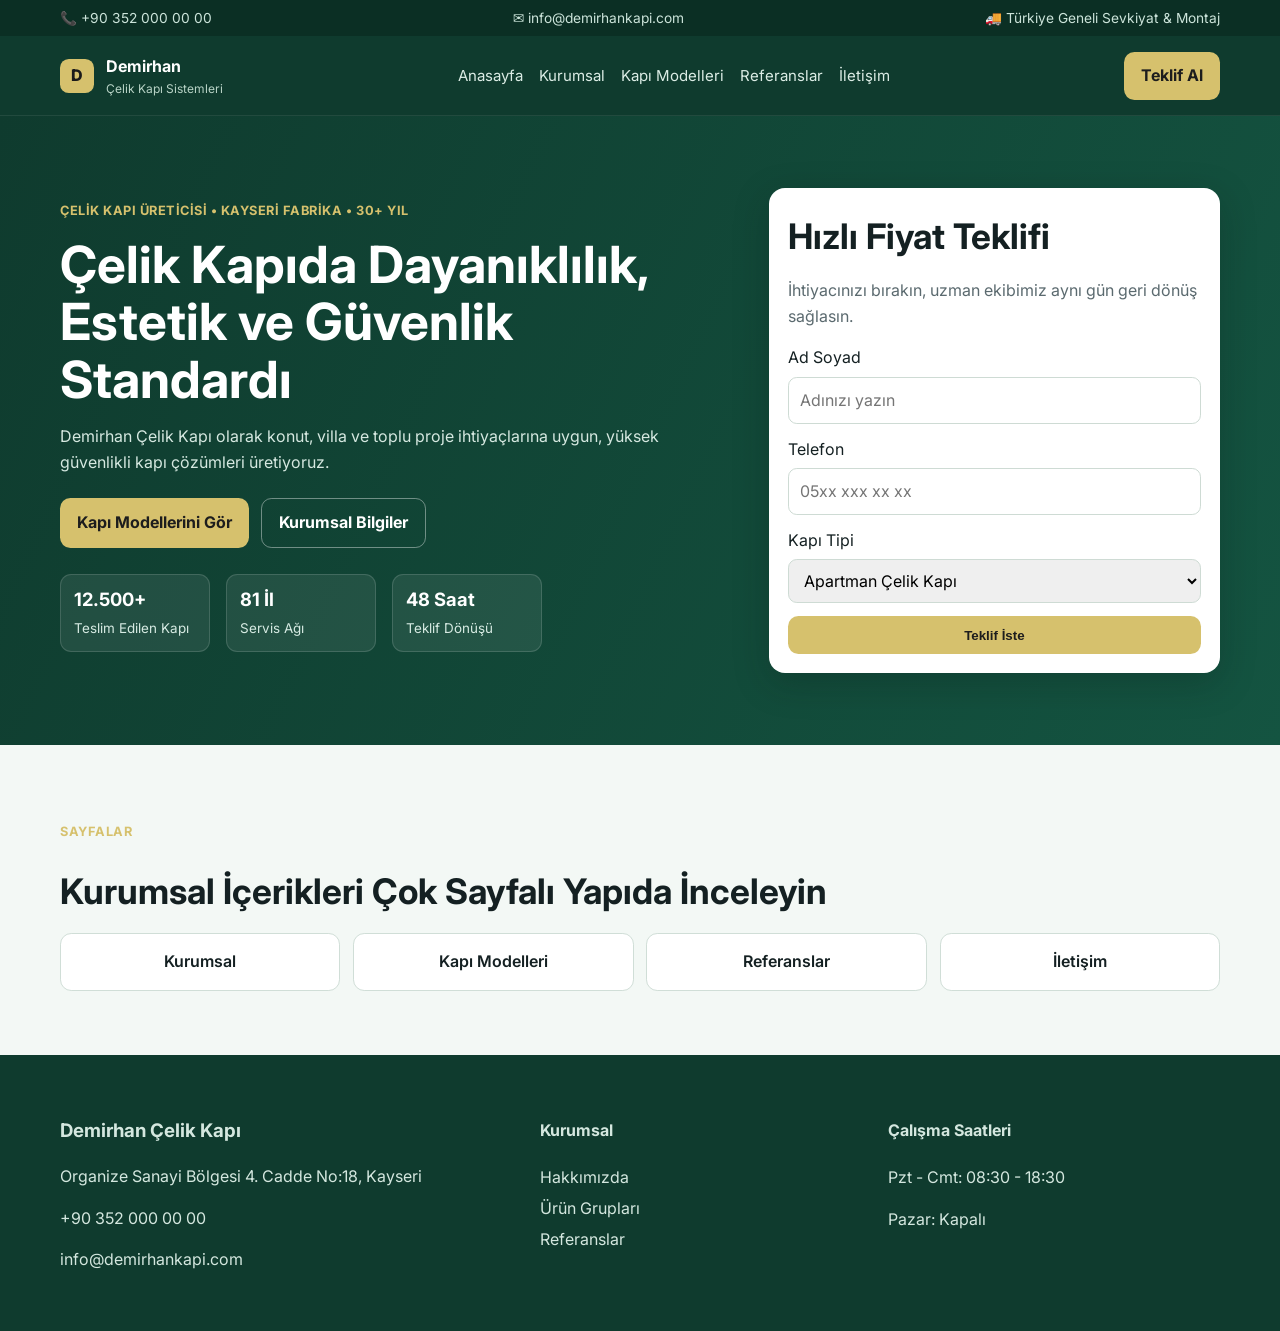
==== commit daf9c7f7: "Tek sayfayı kurumsal çok sayfalı yapıya dönüştür" ====
--- a/index.html
+++ b/index.html
@@ -3,17 +3,11 @@
   <head>
     <meta charset="UTF-8" />
     <meta name="viewport" content="width=device-width, initial-scale=1.0" />
-    <title>Demirhan Çelik Kapı | Çelik Kapı Üretimi ve Proje Çözümleri</title>
-    <meta
-      name="description"
-      content="Demirhan Çelik Kapı; apartman, villa ve proje grupları için güvenlik odaklı çelik kapı üretimi, montajı ve satış sonrası hizmet sunar."
-    />
+    <title>Demirhan Çelik Kapı | Anasayfa</title>
+    <meta name="description" content="Demirhan Çelik Kapı kurumsal web sitesi anasayfası." />
     <link rel="preconnect" href="https://fonts.googleapis.com" />
     <link rel="preconnect" href="https://fonts.gstatic.com" crossorigin />
-    <link
-      href="https://fonts.googleapis.com/css2?family=Inter:wght@400;500;600;700;800&display=swap"
-      rel="stylesheet"
-    />
+    <link href="https://fonts.googleapis.com/css2?family=Inter:wght@400;500;600;700;800&display=swap" rel="stylesheet" />
     <link rel="stylesheet" href="styles.css" />
   </head>
   <body>
@@ -27,21 +21,18 @@
 
     <header class="topbar">
       <div class="container topbar-inner">
-        <a href="#" class="logo">
+        <a href="index.html" class="logo">
           <span class="logo-mark">D</span>
-          <span>
-            <strong>Demirhan</strong>
-            <small>Çelik Kapı Sistemleri</small>
-          </span>
+          <span><strong>Demirhan</strong><small>Çelik Kapı Sistemleri</small></span>
         </a>
         <nav class="nav-links">
-          <a href="#kurumsal">Kurumsal</a>
-          <a href="#kategoriler">Kapı Modelleri</a>
-          <a href="#neden-biz">Neden Biz?</a>
-          <a href="#referans">Referanslar</a>
-          <a href="#iletisim">İletişim</a>
+          <a href="index.html">Anasayfa</a>
+          <a href="kurumsal.html">Kurumsal</a>
+          <a href="urunler.html">Kapı Modelleri</a>
+          <a href="referanslar.html">Referanslar</a>
+          <a href="iletisim.html">İletişim</a>
         </nav>
-        <a href="#iletisim" class="btn btn-primary">Teklif Al</a>
+        <a href="iletisim.html" class="btn btn-primary">Teklif Al</a>
       </div>
     </header>
 
@@ -52,13 +43,11 @@
             <p class="tag">Çelik Kapı Üreticisi • Kayseri Fabrika • 30+ Yıl</p>
             <h1>Çelik Kapıda Dayanıklılık, Estetik ve Güvenlik Standardı</h1>
             <p class="hero-text">
-              Demirhan Çelik Kapı olarak konut, villa ve toplu proje ihtiyaçlarına uygun,
-              yüksek güvenlikli kapı çözümleri üretiyoruz. Modern model seçenekleri, özel ölçü
-              üretim ve uzman montaj ekibimizle uçtan uca hizmet sunuyoruz.
+              Demirhan Çelik Kapı olarak konut, villa ve toplu proje ihtiyaçlarına uygun, yüksek güvenlikli kapı çözümleri üretiyoruz.
             </p>
             <div class="hero-actions">
-              <a href="#kategoriler" class="btn btn-primary">Kapı Modellerini Gör</a>
-              <a href="#kurumsal" class="btn btn-outline">Kurumsal Bilgiler</a>
+              <a href="urunler.html" class="btn btn-primary">Kapı Modellerini Gör</a>
+              <a href="kurumsal.html" class="btn btn-outline">Kurumsal Bilgiler</a>
             </div>
             <ul class="stats">
               <li><strong>12.500+</strong><span>Teslim Edilen Kapı</span></li>
@@ -70,16 +59,9 @@
             <h2>Hızlı Fiyat Teklifi</h2>
             <p>İhtiyacınızı bırakın, uzman ekibimiz aynı gün geri dönüş sağlasın.</p>
             <form>
-              <label>
-                Ad Soyad
-                <input type="text" placeholder="Adınızı yazın" />
-              </label>
-              <label>
-                Telefon
-                <input type="tel" placeholder="05xx xxx xx xx" />
-              </label>
-              <label>
-                Kapı Tipi
+              <label>Ad Soyad<input type="text" placeholder="Adınızı yazın" /></label>
+              <label>Telefon<input type="tel" placeholder="05xx xxx xx xx" /></label>
+              <label>Kapı Tipi
                 <select>
                   <option>Apartman Çelik Kapı</option>
                   <option>Villa Çelik Kapı</option>
@@ -93,95 +75,21 @@
         </div>
       </section>
 
-      <section id="kategoriler" class="section">
+      <section class="section section-soft">
         <div class="container">
-          <p class="section-label">Kapı Koleksiyonları</p>
-          <h2>Çelik Kapı Model Grupları</h2>
-          <div class="catalog-grid">
-            <article class="catalog-card">
-              <div class="thumb thumb-1"></div>
-              <h3>Modern Seri</h3>
-              <p>Sade çizgiler, yüksek yalıtım ve şehir daireleri için ideal güvenlik çözümleri.</p>
-            </article>
-            <article class="catalog-card">
-              <div class="thumb thumb-2"></div>
-              <h3>Villa Seri</h3>
-              <p>Özel ölçü üretim, dekoratif kaplama seçenekleri ve premium aksesuarlar.</p>
-            </article>
-            <article class="catalog-card">
-              <div class="thumb thumb-3"></div>
-              <h3>Klasik Seri</h3>
-              <p>Geleneksel desenli modeller, güçlü gövde yapısı ve uzun ömürlü kullanım.</p>
-            </article>
-            <article class="catalog-card">
-              <div class="thumb thumb-4"></div>
-              <h3>Proje Seri</h3>
-              <p>Toplu konut ve ticari projeler için standart kalite ve hızlı termin.</p>
-            </article>
-          </div>
-        </div>
-      </section>
-
-      <section id="kurumsal" class="section section-soft">
-        <div class="container about-grid">
-          <div>
-            <p class="section-label">Kurumsal</p>
-            <h2>Üretimde Mühendislik, Uygulamada Güven</h2>
-            <p>
-              Demirhan Çelik Kapı, fabrikasında lazer kesim ve robotik kaynak hatlarıyla
-              üretim yapar. Her ürün sevkiyat öncesi kalite kontrol süreçlerinden geçirilir ve
-              profesyonel montaj ekipleri tarafından uygulanır.
-            </p>
-            <ul class="list-check">
-              <li>EN 1627 normlarına uygun üretim altyapısı</li>
-              <li>Yangına dayanımlı ve akıllı kilit uyumlu model seçenekleri</li>
-              <li>Satış sonrası bakım ve teknik destek hizmeti</li>
-            </ul>
-          </div>
-          <div class="cert-box">
-            <h3>Belgeler ve Standartlar</h3>
-            <div class="cert-grid">
-              <span>ISO 9001</span>
-              <span>TSE</span>
-              <span>CE</span>
-              <span>EN 1627</span>
-            </div>
-            <p>
-              Mimari projeler için teklif, numune ve montaj planlamasını tek merkezden
-              yöneterek süreçleri hızlandırıyoruz.
-            </p>
-          </div>
-        </div>
-      </section>
-
-      <section id="neden-biz" class="section">
-        <div class="container">
-          <p class="section-label">Neden Biz?</p>
-          <h2>Projeniz İçin Uçtan Uca Hizmet</h2>
-          <div class="steps">
-            <article><strong>1</strong><h3>Keşif & Ölçü</h3><p>Yerinde tespit ve ihtiyaç analizi.</p></article>
-            <article><strong>2</strong><h3>Üretim</h3><p>Onaylı modele göre seri veya özel üretim.</p></article>
-            <article><strong>3</strong><h3>Lojistik</h3><p>Planlı sevkiyat ve teslim koordinasyonu.</p></article>
-            <article><strong>4</strong><h3>Montaj</h3><p>Uzman ekiplerle güvenli ve temiz montaj.</p></article>
-          </div>
-        </div>
-      </section>
-
-      <section id="referans" class="section section-dark">
-        <div class="container">
-          <p class="section-label">Referans Alanları</p>
-          <h2>Hizmet Verdiğimiz Proje Tipleri</h2>
+          <p class="section-label">Sayfalar</p>
+          <h2>Kurumsal İçerikleri Çok Sayfalı Yapıda İnceleyin</h2>
           <div class="references">
-            <div>Apartman ve Site Projeleri</div>
-            <div>Villa ve Müstakil Konutlar</div>
-            <div>Otel, Ofis ve Ticari Binalar</div>
-            <div>Kamu ve Kurumsal Yapılar</div>
+            <a class="page-link" href="kurumsal.html">Kurumsal</a>
+            <a class="page-link" href="urunler.html">Kapı Modelleri</a>
+            <a class="page-link" href="referanslar.html">Referanslar</a>
+            <a class="page-link" href="iletisim.html">İletişim</a>
           </div>
         </div>
       </section>
     </main>
 
-    <footer id="iletisim" class="footer">
+    <footer class="footer">
       <div class="container footer-grid">
         <div>
           <h3>Demirhan Çelik Kapı</h3>
@@ -191,9 +99,9 @@
         </div>
         <div>
           <h4>Kurumsal</h4>
-          <a href="#kurumsal">Hakkımızda</a>
-          <a href="#kategoriler">Ürün Grupları</a>
-          <a href="#neden-biz">Hizmet Süreci</a>
+          <a href="kurumsal.html">Hakkımızda</a>
+          <a href="urunler.html">Ürün Grupları</a>
+          <a href="referanslar.html">Referanslar</a>
         </div>
         <div>
           <h4>Çalışma Saatleri</h4>
--- a/styles.css
+++ b/styles.css
@@ -211,7 +211,8 @@
 }
 
 input,
-select {
+select,
+textarea {
   margin-top: 0.35rem;
   width: 100%;
   border: 1px solid #cedbd4;
@@ -395,3 +396,15 @@
     display: none;
   }
 }
+
+
+.page-link {
+  border: 1px solid #d0ded7;
+  background: #fff;
+  border-radius: 0.7rem;
+  padding: 0.95rem;
+  text-align: center;
+  font-weight: 600;
+  text-decoration: none;
+  color: var(--ink);
+}
